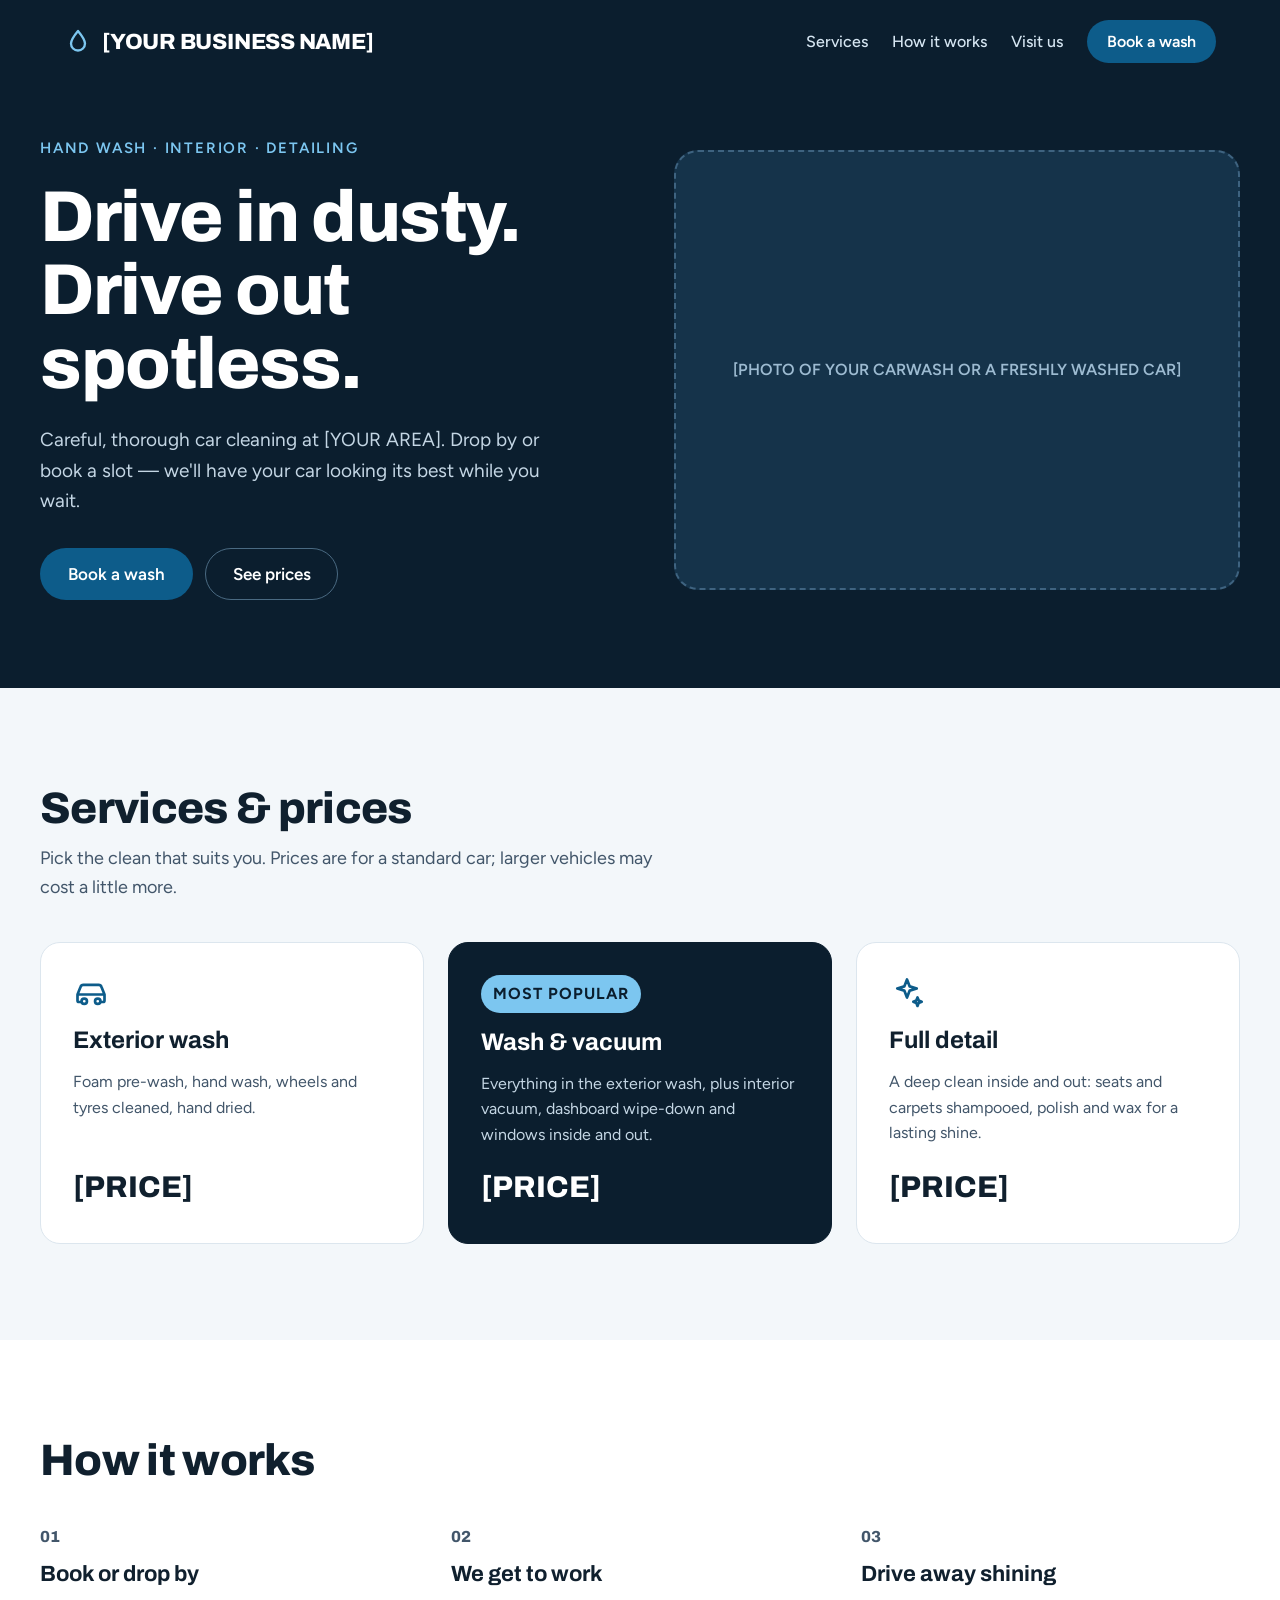
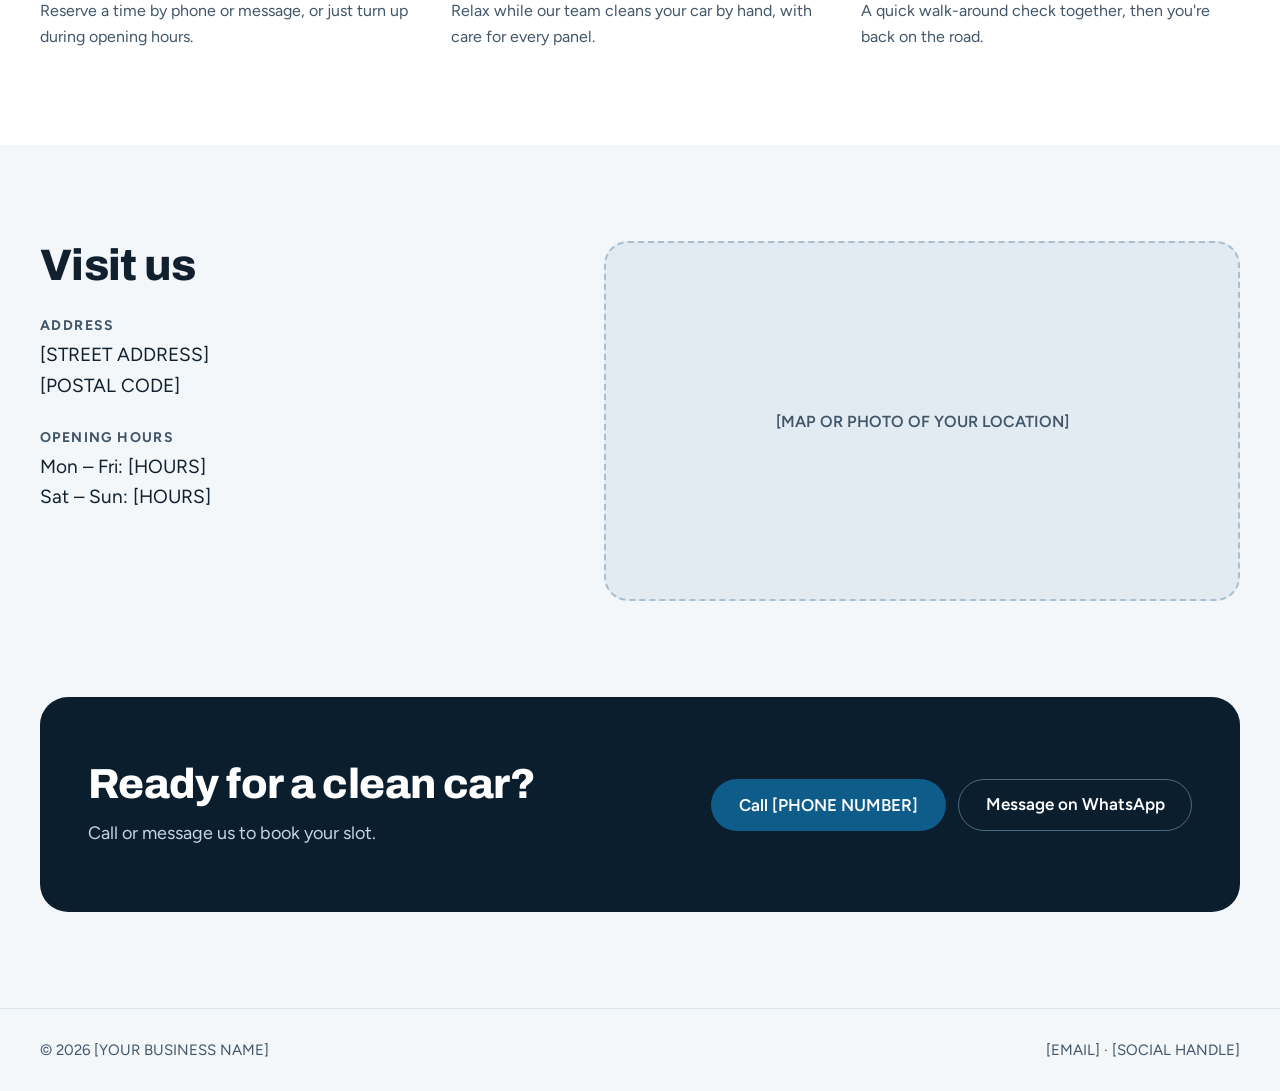
==== index.html @ cb19fe9d "Add files via upload" ====
<!doctype html>
<html lang="en">
<head>
<meta charset="utf-8">
<meta name="viewport" content="width=device-width, initial-scale=1">
<title>[YOUR BUSINESS NAME] — Car Wash &amp; Detailing</title>
<meta name="description" content="Hand car wash, interior cleaning and full detailing at [YOUR AREA]. Book a wash or drop by.">
<link rel="icon" href="data:image/svg+xml,%3Csvg xmlns='http://www.w3.org/2000/svg' viewBox='0 0 24 24' fill='none' stroke='%230D5C8A' stroke-width='2.4' stroke-linecap='round' stroke-linejoin='round'%3E%3Cpath d='M12 2.5c3.5 4.2 6 7.6 6 10.8a6 6 0 0 1-12 0c0-3.2 2.5-6.6 6-10.8z'/%3E%3C/svg%3E">
<link rel="preconnect" href="https://fonts.googleapis.com">
<link rel="preconnect" href="https://fonts.gstatic.com" crossorigin>
<link href="https://fonts.googleapis.com/css2?family=Archivo:wght@500;700;800&family=Figtree:wght@400;500;600;700&display=swap" rel="stylesheet">
<style>
  :root {
    --navy: #0B1E2E;
    --navy-2: #15334A;
    --accent: #0D5C8A;
    --accent-hover: #0A4366;
    --sky: #7CC6F0;
    --ink: #10202E;
    --muted: #42566A;
    --muted-dark: #C4D6E4;
    --line: #DCE6EE;
    --bg: #F3F7FA;
    --white: #FFFFFF;
  }
  * { box-sizing: border-box; }
  html { scroll-behavior: smooth; }
  body {
    margin: 0;
    font-family: 'Figtree', system-ui, sans-serif;
    color: var(--ink);
    background: var(--bg);
    -webkit-font-smoothing: antialiased;
  }
  h1, h2, h3 { font-family: 'Archivo', sans-serif; margin: 0; }
  p { margin: 0; }
  a { color: var(--accent); }
  .wrap { max-width: 1200px; margin: 0 auto; }
  .section { padding: 96px 24px; }
  .section h2 { font-weight: 800; font-size: clamp(32px, 4vw, 44px); letter-spacing: -0.015em; }
  .lead { font-size: 18px; line-height: 1.6; color: var(--muted); }

  /* Buttons */
  .btn {
    display: inline-block; text-decoration: none; font-weight: 600; font-size: 17px;
    padding: 16px 28px; border-radius: 999px; transition: background .15s, border-color .15s;
  }
  .btn-primary { background: var(--accent); color: var(--white); }
  .btn-primary:hover { background: var(--accent-hover); color: var(--white); }
  .btn-ghost { border: 1.5px solid #4A6A82; color: var(--white); padding: 14.5px 26.5px; }
  .btn-ghost:hover { border-color: var(--sky); color: var(--white); }
  .btn-row { display: flex; flex-wrap: wrap; gap: 12px; }

  /* Header */
  .site-header { background: var(--navy); color: var(--white); }
  .site-header .wrap {
    padding: 20px 24px; display: flex; flex-wrap: wrap;
    align-items: center; justify-content: space-between; gap: 16px;
  }
  .brand {
    display: flex; align-items: center; gap: 10px; color: var(--white); text-decoration: none;
    font-family: 'Archivo', sans-serif; font-weight: 800; font-size: 22px; letter-spacing: -0.01em;
  }
  .site-nav { display: flex; flex-wrap: wrap; align-items: center; gap: 24px; font-weight: 500; }
  .site-nav a:not(.btn) { color: #D6E6F2; text-decoration: none; padding: 10px 0; }
  .site-nav a:not(.btn):hover { color: var(--white); }
  .site-nav .btn { padding: 12px 20px; font-size: 16px; }

  /* Hero */
  .hero { background: var(--navy); color: var(--white); padding: 56px 24px 88px; }
  .hero .wrap { display: flex; flex-wrap: wrap; align-items: center; gap: 48px; }
  .hero-text { flex: 1 1 440px; min-width: 0; display: flex; flex-direction: column; gap: 24px; }
  .eyebrow { color: var(--sky); font-weight: 600; font-size: 15px; letter-spacing: .12em; text-transform: uppercase; }
  .hero h1 { font-weight: 800; font-size: clamp(42px, 6vw, 72px); line-height: 1.02; letter-spacing: -0.02em; }
  .hero-sub { font-size: 19px; line-height: 1.6; color: var(--muted-dark); max-width: 520px; }
  .hero .btn-row { margin-top: 8px; }

  .placeholder {
    flex: 1 1 420px; min-width: 0; border-radius: 24px; display: flex; align-items: center;
    justify-content: center; text-align: center; font-weight: 600; padding: 24px;
  }
  .placeholder-dark { height: 440px; background: var(--navy-2); border: 2px dashed #3E6380; color: #9DBBD1; }
  .placeholder-light { height: 360px; background: #E2EBF2; border: 2px dashed #A9BFD0; color: var(--muted); flex-basis: 480px; }
  .media { flex: 1 1 420px; min-width: 0; border-radius: 24px; overflow: hidden; }
  .media img { display: block; width: 100%; height: 100%; object-fit: cover; }

  /* Services */
  .section-head { display: flex; flex-direction: column; gap: 12px; max-width: 640px; margin-bottom: 40px; }
  .cards { display: flex; flex-wrap: wrap; gap: 24px; }
  .card {
    flex: 1 1 300px; min-width: 0; background: var(--white); border: 1px solid var(--line);
    border-radius: 20px; padding: 32px; display: flex; flex-direction: column; gap: 16px;
  }
  .card h3 { font-weight: 700; font-size: 24px; }
  .card p { font-size: 16px; line-height: 1.6; color: var(--muted); }
  .card .price { margin-top: auto; font-family: 'Archivo', sans-serif; font-weight: 800; font-size: 30px; color: var(--ink); }
  .card-featured { background: var(--navy); border-color: var(--navy); color: var(--white); }
  .card-featured p { color: var(--muted-dark); }
  .card-featured .price { color: var(--white); }
  .badge {
    align-self: flex-start; background: var(--sky); color: var(--navy) !important; font-size: 13px;
    font-weight: 700; letter-spacing: .06em; text-transform: uppercase; padding: 6px 12px; border-radius: 999px;
  }

  /* Steps */
  .steps-section { background: var(--white); }
  .steps-section h2 { margin-bottom: 40px; }
  .steps { display: flex; flex-wrap: wrap; gap: 32px; }
  .step { flex: 1 1 260px; min-width: 0; display: flex; flex-direction: column; gap: 12px; }
  .step-num { font-family: 'Archivo', sans-serif; font-weight: 800; font-size: 48px; color: var(--accent); line-height: 1; }
  .step h3 { font-weight: 700; font-size: 22px; }
  .step p { font-size: 16px; line-height: 1.6; color: var(--muted); }

  /* Visit */
  .visit .wrap { display: flex; flex-wrap: wrap; gap: 48px; }
  .visit-info { flex: 1 1 360px; min-width: 0; display: flex; flex-direction: column; gap: 28px; }
  .info-block { display: flex; flex-direction: column; gap: 6px; }
  .info-block h3 {
    font-family: 'Figtree', sans-serif; font-size: 14px; font-weight: 700;
    letter-spacing: .1em; text-transform: uppercase; color: var(--muted);
  }
  .info-block p { font-size: 19px; line-height: 1.6; }

  /* Booking CTA */
  .book { padding: 0 24px 96px; }
  .book-box {
    background: var(--navy); color: var(--white); border-radius: 28px; padding: 64px 48px;
    display: flex; flex-wrap: wrap; align-items: center; justify-content: space-between; gap: 32px;
  }
  .book-text { flex: 1 1 420px; min-width: 0; display: flex; flex-direction: column; gap: 12px; }
  .book-text h2 { font-weight: 800; font-size: clamp(30px, 4vw, 42px); letter-spacing: -0.015em; }
  .book-text p { font-size: 18px; line-height: 1.6; color: var(--muted-dark); }

  /* Footer */
  .site-footer { border-top: 1px solid var(--line); padding: 32px 24px; }
  .site-footer .wrap { display: flex; flex-wrap: wrap; justify-content: space-between; gap: 16px; font-size: 15px; color: var(--muted); }

  @media (max-width: 640px) {
    .section { padding: 64px 20px; }
    .hero { padding: 32px 20px 64px; }
    .placeholder-dark { height: 280px; }
    .placeholder-light { height: 240px; }
    .book { padding: 0 20px 64px; }
    .book-box { padding: 40px 24px; }
    .site-nav { gap: 16px; }
  }
</style>
</head>
<body>

<header class="site-header">
  <div class="wrap">
    <a class="brand" href="#top">
      <svg width="28" height="28" viewBox="0 0 24 24" fill="none" stroke="#7CC6F0" stroke-width="2" stroke-linecap="round" stroke-linejoin="round" aria-hidden="true"><path d="M12 2.5c3.5 4.2 6 7.6 6 10.8a6 6 0 0 1-12 0c0-3.2 2.5-6.6 6-10.8z"/></svg>
      <span>[YOUR BUSINESS NAME]</span>
    </a>
    <nav class="site-nav" aria-label="Main">
      <a href="#services">Services</a>
      <a href="#how">How it works</a>
      <a href="#visit">Visit us</a>
      <a class="btn btn-primary" href="#book">Book a wash</a>
    </nav>
  </div>
</header>

<main>
  <section class="hero" id="top">
    <div class="wrap">
      <div class="hero-text">
        <p class="eyebrow">Hand wash · Interior · Detailing</p>
        <h1>Drive in dusty.<br>Drive out spotless.</h1>
        <p class="hero-sub">Careful, thorough car cleaning at [YOUR AREA]. Drop by or book a slot — we'll have your car looking its best while you wait.</p>
        <div class="btn-row">
          <a class="btn btn-primary" href="#book">Book a wash</a>
          <a class="btn btn-ghost" href="#services">See prices</a>
        </div>
      </div>
      <!-- Replace this placeholder with your photo:
           <div class="media"><img src="images/hero.jpg" alt="A freshly washed car at [YOUR BUSINESS NAME]"></div> -->
      <div class="placeholder placeholder-dark">[PHOTO OF YOUR CARWASH OR A FRESHLY WASHED CAR]</div>
    </div>
  </section>

  <section class="section" id="services">
    <div class="wrap">
      <div class="section-head">
        <h2>Services &amp; prices</h2>
        <p class="lead">Pick the clean that suits you. Prices are for a standard car; larger vehicles may cost a little more.</p>
      </div>
      <div class="cards">
        <article class="card">
          <svg width="36" height="36" viewBox="0 0 24 24" fill="none" stroke="#0D5C8A" stroke-width="1.8" stroke-linecap="round" stroke-linejoin="round" aria-hidden="true"><path d="M3 13l2-5a2 2 0 0 1 1.9-1.4h10.2A2 2 0 0 1 19 8l2 5v4a1 1 0 0 1-1 1h-1.5M3 13v4a1 1 0 0 0 1 1h1.5M3 13h18"/><circle cx="7.5" cy="17.5" r="1.8"/><circle cx="16.5" cy="17.5" r="1.8"/></svg>
          <h3>Exterior wash</h3>
          <p>Foam pre-wash, hand wash, wheels and tyres cleaned, hand dried.</p>
          <p class="price">[PRICE]</p>
        </article>
        <article class="card card-featured">
          <p class="badge">Most popular</p>
          <h3>Wash &amp; vacuum</h3>
          <p>Everything in the exterior wash, plus interior vacuum, dashboard wipe-down and windows inside and out.</p>
          <p class="price">[PRICE]</p>
        </article>
        <article class="card">
          <svg width="36" height="36" viewBox="0 0 24 24" fill="none" stroke="#0D5C8A" stroke-width="1.8" stroke-linecap="round" stroke-linejoin="round" aria-hidden="true"><path d="M12 3l1.8 4.6L18.5 9l-4.7 1.4L12 15l-1.8-4.6L5.5 9l4.7-1.4z"/><path d="M19 15l.8 2 2 .8-2 .8-.8 2-.8-2-2-.8 2-.8z"/></svg>
          <h3>Full detail</h3>
          <p>A deep clean inside and out: seats and carpets shampooed, polish and wax for a lasting shine.</p>
          <p class="price">[PRICE]</p>
        </article>
      </div>
    </div>
  </section>

  <section class="section steps-section" id="how">
    <div class="wrap">
      <h2>How it works</h2>
      <div class="steps">
        <div class="step">
          <p class="step-num">01</p>
          <h3>Book or drop by</h3>
          <p>Reserve a time by phone or message, or just turn up during opening hours.</p>
        </div>
        <div class="step">
          <p class="step-num">02</p>
          <h3>We get to work</h3>
          <p>Relax while our team cleans your car by hand, with care for every panel.</p>
        </div>
        <div class="step">
          <p class="step-num">03</p>
          <h3>Drive away shining</h3>
          <p>A quick walk-around check together, then you're back on the road.</p>
        </div>
      </div>
    </div>
  </section>

  <section class="section visit" id="visit">
    <div class="wrap">
      <div class="visit-info">
        <h2>Visit us</h2>
        <div class="info-block">
          <h3>Address</h3>
          <p>[STREET ADDRESS]<br>[POSTAL CODE]</p>
        </div>
        <div class="info-block">
          <h3>Opening hours</h3>
          <p>Mon – Fri: [HOURS]<br>Sat – Sun: [HOURS]</p>
        </div>
      </div>
      <!-- Replace with a Google Maps embed (Share › Embed a map) or a photo. -->
      <div class="placeholder placeholder-light">[MAP OR PHOTO OF YOUR LOCATION]</div>
    </div>
  </section>

  <section class="book" id="book">
    <div class="wrap book-box">
      <div class="book-text">
        <h2>Ready for a clean car?</h2>
        <p>Call or message us to book your slot.</p>
      </div>
      <div class="btn-row">
        <!-- Put your number in both links, digits only with country code for WhatsApp, e.g. 6591234567 -->
        <a class="btn btn-primary" href="tel:+[PHONE]">Call [PHONE NUMBER]</a>
        <a class="btn btn-ghost" href="https://wa.me/[NUMBER]">Message on WhatsApp</a>
      </div>
    </div>
  </section>
</main>

<footer class="site-footer">
  <div class="wrap">
    <p>© <span id="year">2026</span> [YOUR BUSINESS NAME]</p>
    <p>[EMAIL] · [SOCIAL HANDLE]</p>
  </div>
</footer>

<script>document.getElementById('year').textContent = new Date().getFullYear();</script>
</body>
</html>
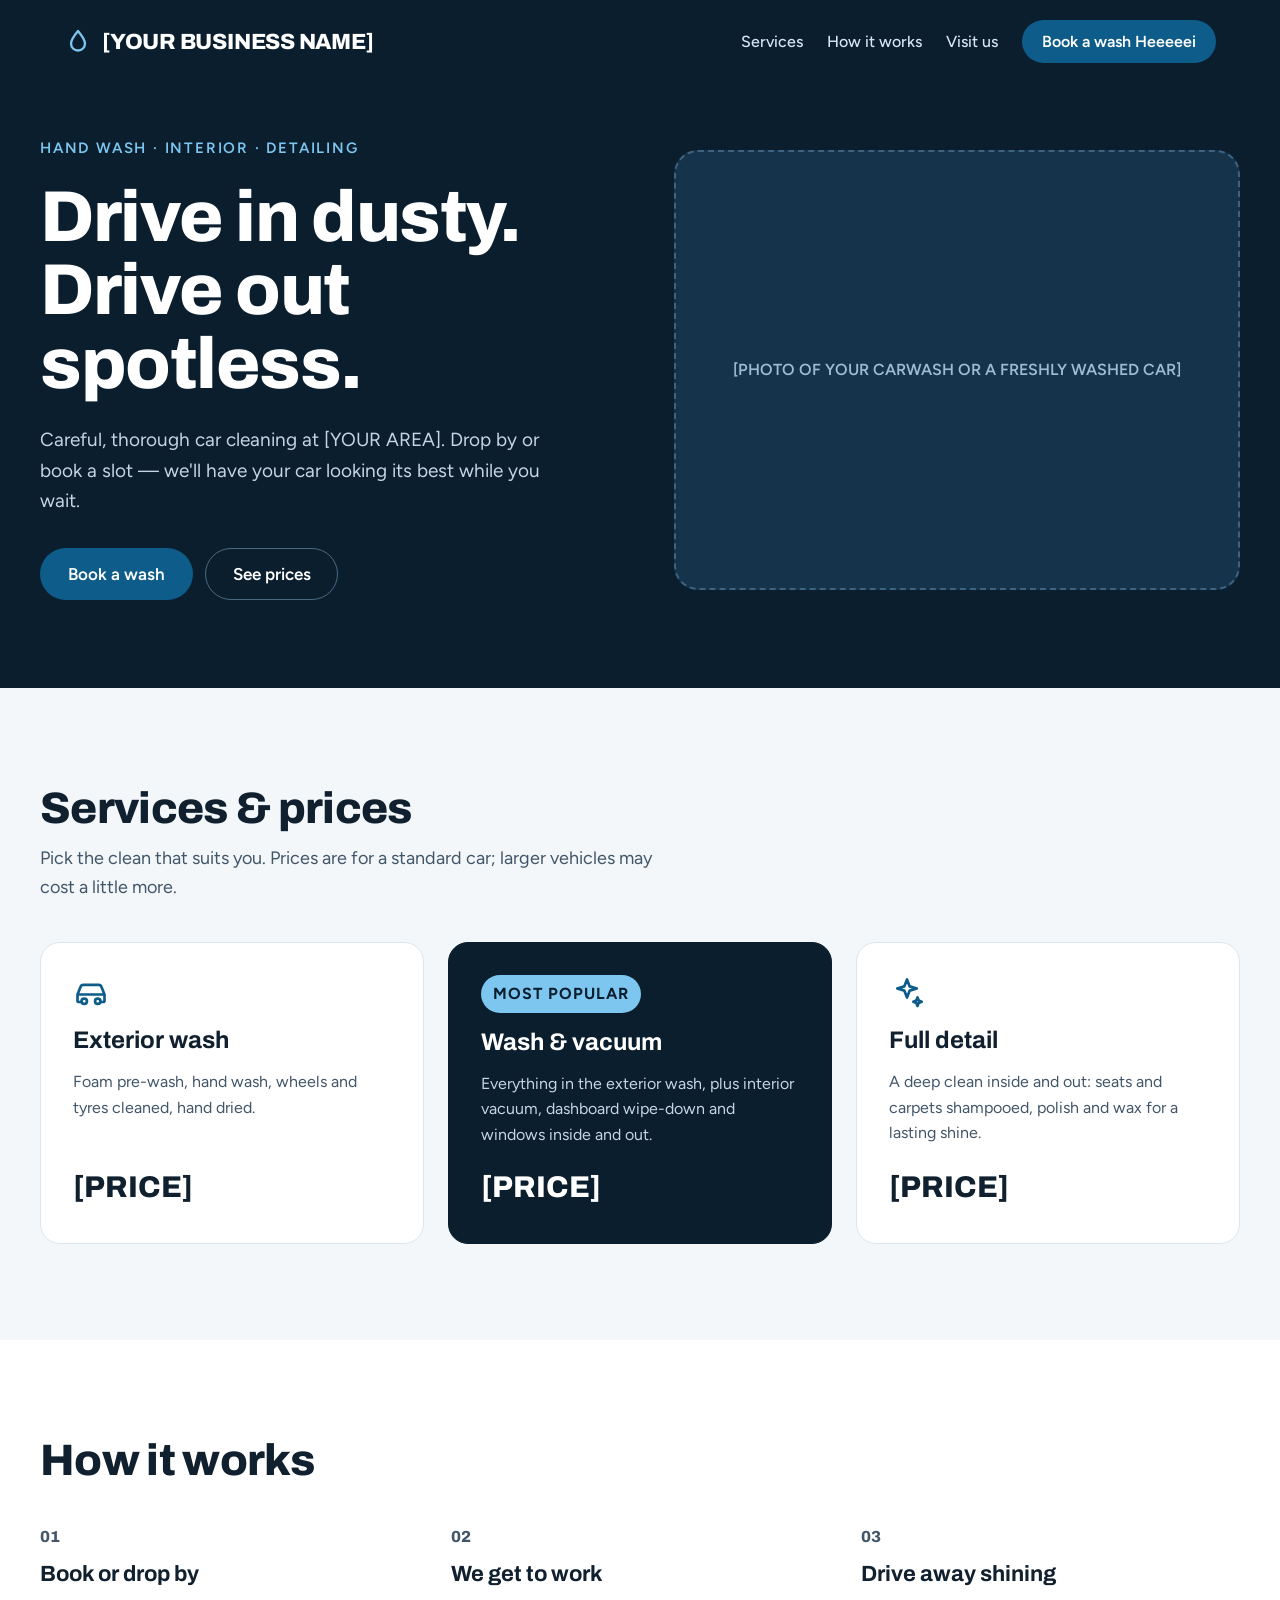
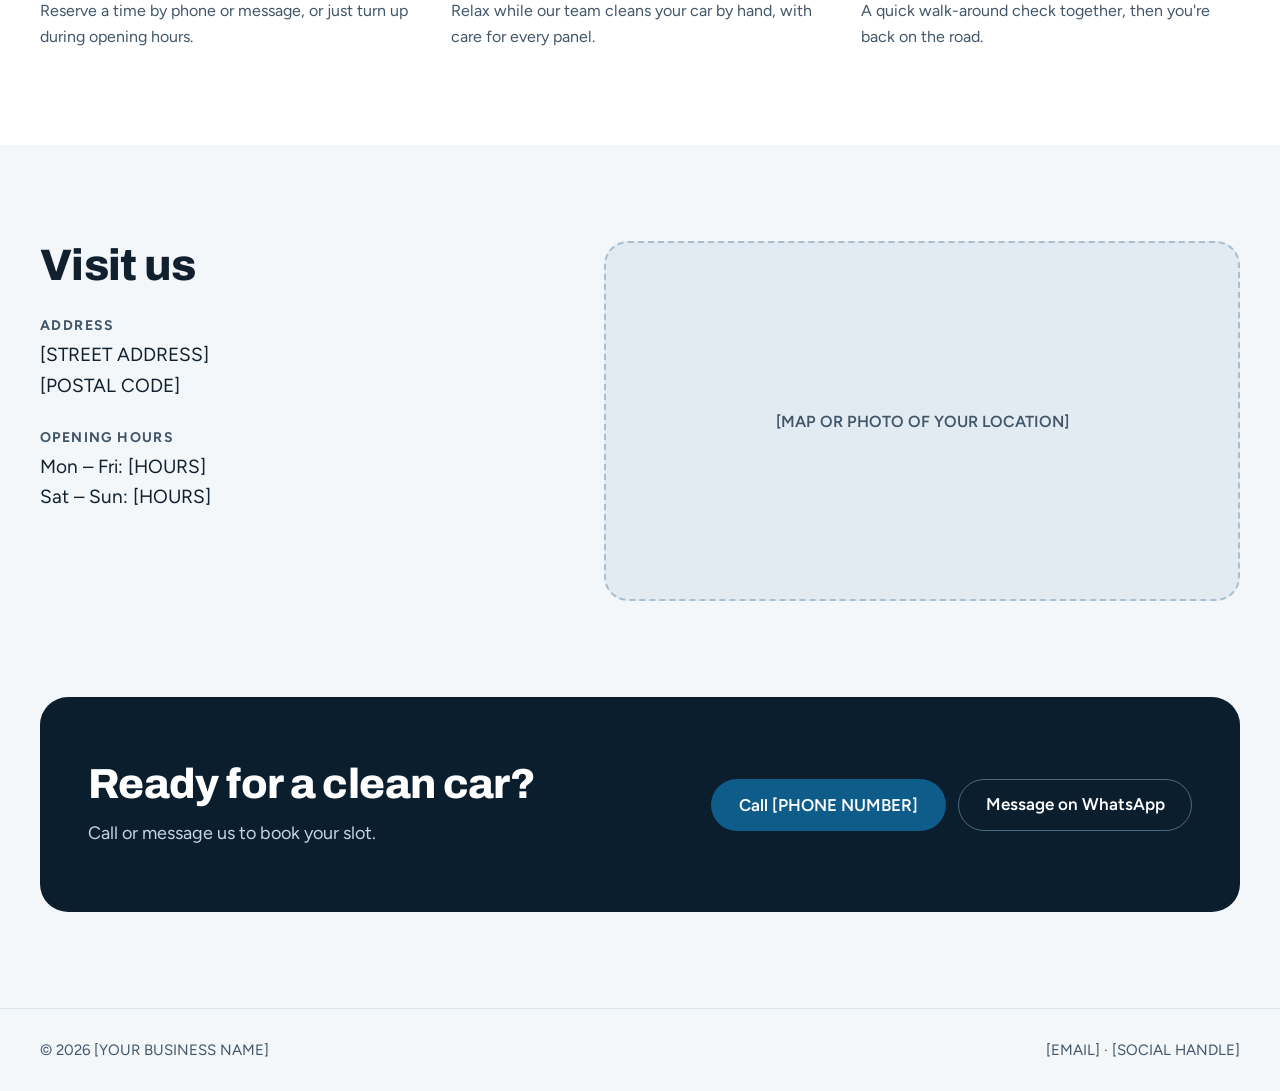
==== commit d961d379: "Update index.html" ====
--- a/index.html
+++ b/index.html
@@ -158,7 +158,7 @@
       <a href="#services">Services</a>
       <a href="#how">How it works</a>
       <a href="#visit">Visit us</a>
-      <a class="btn btn-primary" href="#book">Book a wash</a>
+      <a class="btn btn-primary" href="#book">Book a wash Heeeeei</a>
     </nav>
   </div>
 </header>
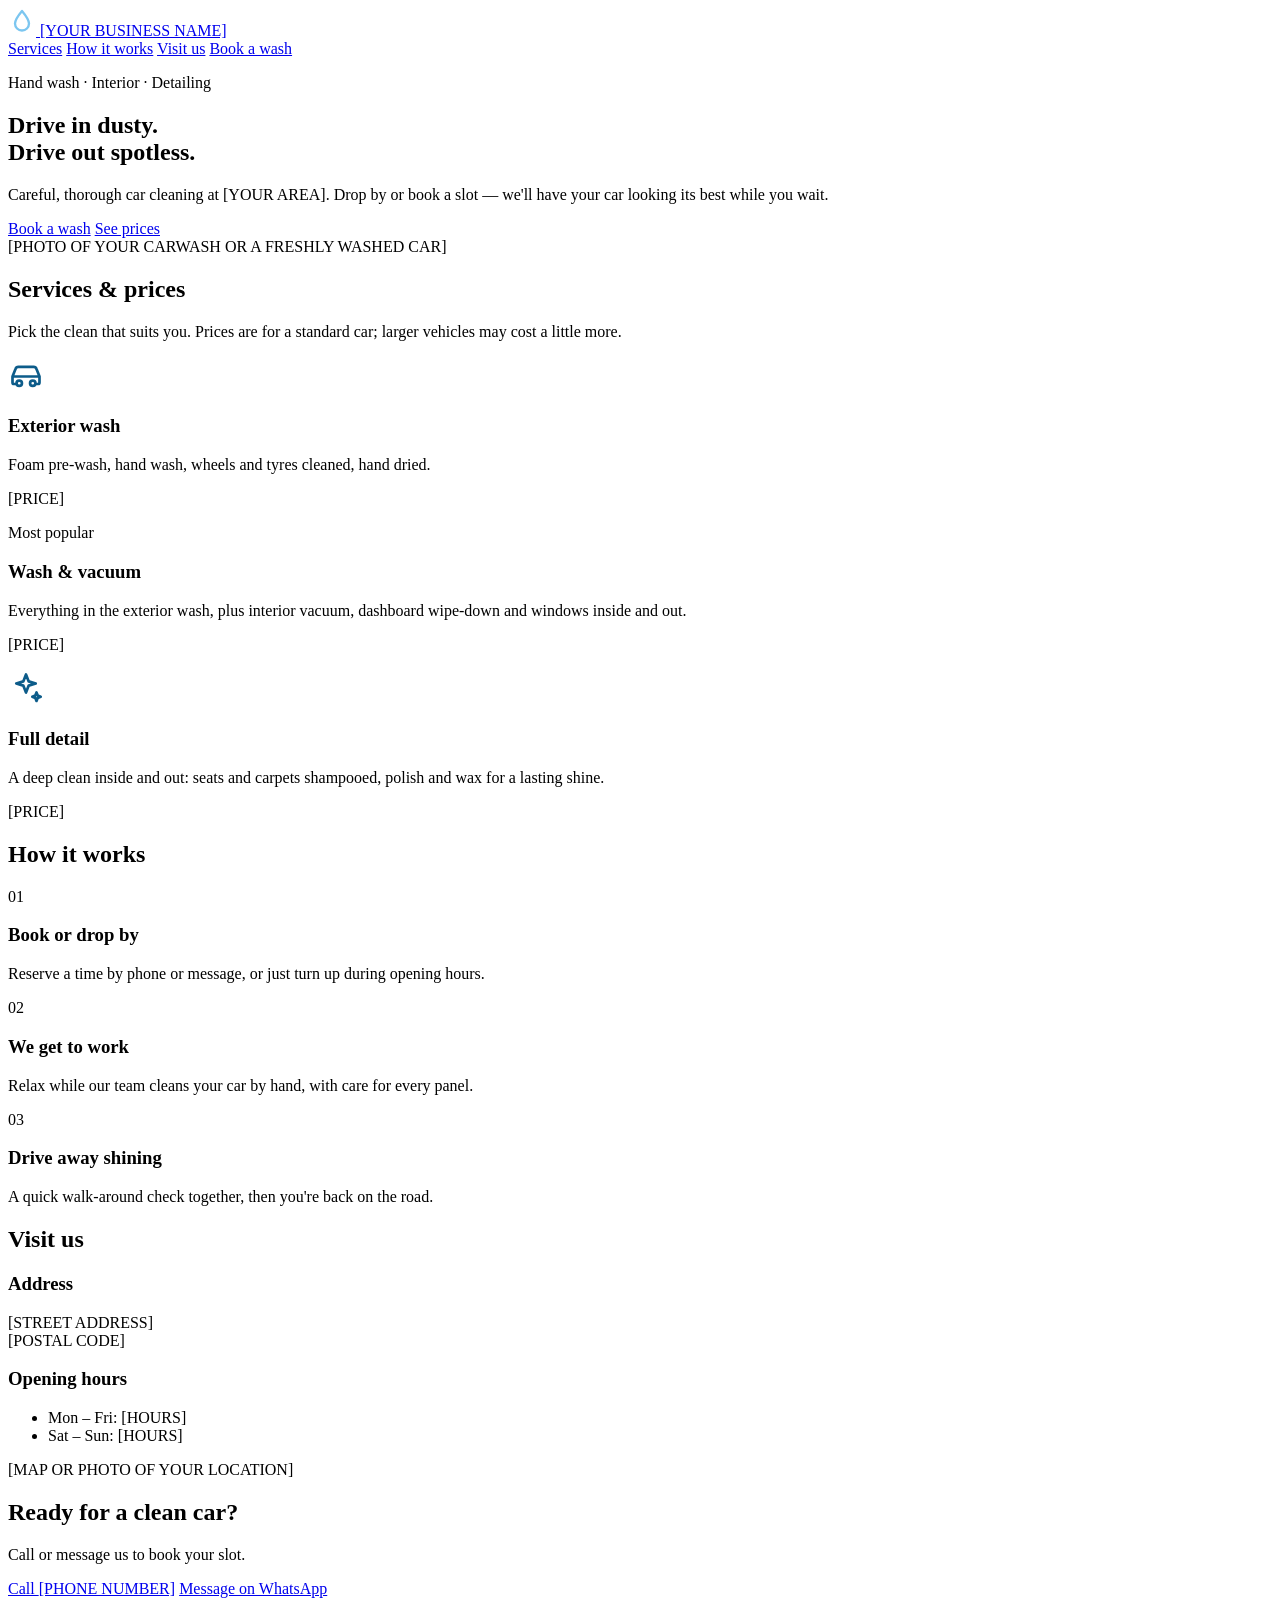
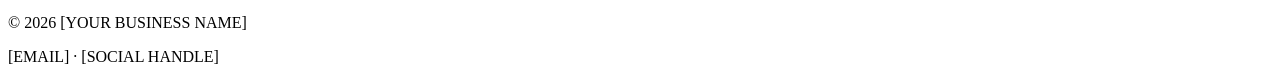
==== commit 481be24e: "Add files via upload" ====
--- a/index.html
+++ b/index.html
@@ -4,147 +4,13 @@
 <meta charset="utf-8">
 <meta name="viewport" content="width=device-width, initial-scale=1">
 <title>[YOUR BUSINESS NAME] — Car Wash &amp; Detailing</title>
-<meta name="description" content="Hand car wash, interior cleaning and full detailing at [YOUR AREA]. Book a wash or drop by.">
+<meta name="description" content="Hand car wash, interior cleaning and full detailing. Book a wash or drop by.">
 <link rel="icon" href="data:image/svg+xml,%3Csvg xmlns='http://www.w3.org/2000/svg' viewBox='0 0 24 24' fill='none' stroke='%230D5C8A' stroke-width='2.4' stroke-linecap='round' stroke-linejoin='round'%3E%3Cpath d='M12 2.5c3.5 4.2 6 7.6 6 10.8a6 6 0 0 1-12 0c0-3.2 2.5-6.6 6-10.8z'/%3E%3C/svg%3E">
 <link rel="preconnect" href="https://fonts.googleapis.com">
 <link rel="preconnect" href="https://fonts.gstatic.com" crossorigin>
 <link href="https://fonts.googleapis.com/css2?family=Archivo:wght@500;700;800&family=Figtree:wght@400;500;600;700&display=swap" rel="stylesheet">
-<style>
-  :root {
-    --navy: #0B1E2E;
-    --navy-2: #15334A;
-    --accent: #0D5C8A;
-    --accent-hover: #0A4366;
-    --sky: #7CC6F0;
-    --ink: #10202E;
-    --muted: #42566A;
-    --muted-dark: #C4D6E4;
-    --line: #DCE6EE;
-    --bg: #F3F7FA;
-    --white: #FFFFFF;
-  }
-  * { box-sizing: border-box; }
-  html { scroll-behavior: smooth; }
-  body {
-    margin: 0;
-    font-family: 'Figtree', system-ui, sans-serif;
-    color: var(--ink);
-    background: var(--bg);
-    -webkit-font-smoothing: antialiased;
-  }
-  h1, h2, h3 { font-family: 'Archivo', sans-serif; margin: 0; }
-  p { margin: 0; }
-  a { color: var(--accent); }
-  .wrap { max-width: 1200px; margin: 0 auto; }
-  .section { padding: 96px 24px; }
-  .section h2 { font-weight: 800; font-size: clamp(32px, 4vw, 44px); letter-spacing: -0.015em; }
-  .lead { font-size: 18px; line-height: 1.6; color: var(--muted); }
-
-  /* Buttons */
-  .btn {
-    display: inline-block; text-decoration: none; font-weight: 600; font-size: 17px;
-    padding: 16px 28px; border-radius: 999px; transition: background .15s, border-color .15s;
-  }
-  .btn-primary { background: var(--accent); color: var(--white); }
-  .btn-primary:hover { background: var(--accent-hover); color: var(--white); }
-  .btn-ghost { border: 1.5px solid #4A6A82; color: var(--white); padding: 14.5px 26.5px; }
-  .btn-ghost:hover { border-color: var(--sky); color: var(--white); }
-  .btn-row { display: flex; flex-wrap: wrap; gap: 12px; }
-
-  /* Header */
-  .site-header { background: var(--navy); color: var(--white); }
-  .site-header .wrap {
-    padding: 20px 24px; display: flex; flex-wrap: wrap;
-    align-items: center; justify-content: space-between; gap: 16px;
-  }
-  .brand {
-    display: flex; align-items: center; gap: 10px; color: var(--white); text-decoration: none;
-    font-family: 'Archivo', sans-serif; font-weight: 800; font-size: 22px; letter-spacing: -0.01em;
-  }
-  .site-nav { display: flex; flex-wrap: wrap; align-items: center; gap: 24px; font-weight: 500; }
-  .site-nav a:not(.btn) { color: #D6E6F2; text-decoration: none; padding: 10px 0; }
-  .site-nav a:not(.btn):hover { color: var(--white); }
-  .site-nav .btn { padding: 12px 20px; font-size: 16px; }
-
-  /* Hero */
-  .hero { background: var(--navy); color: var(--white); padding: 56px 24px 88px; }
-  .hero .wrap { display: flex; flex-wrap: wrap; align-items: center; gap: 48px; }
-  .hero-text { flex: 1 1 440px; min-width: 0; display: flex; flex-direction: column; gap: 24px; }
-  .eyebrow { color: var(--sky); font-weight: 600; font-size: 15px; letter-spacing: .12em; text-transform: uppercase; }
-  .hero h1 { font-weight: 800; font-size: clamp(42px, 6vw, 72px); line-height: 1.02; letter-spacing: -0.02em; }
-  .hero-sub { font-size: 19px; line-height: 1.6; color: var(--muted-dark); max-width: 520px; }
-  .hero .btn-row { margin-top: 8px; }
-
-  .placeholder {
-    flex: 1 1 420px; min-width: 0; border-radius: 24px; display: flex; align-items: center;
-    justify-content: center; text-align: center; font-weight: 600; padding: 24px;
-  }
-  .placeholder-dark { height: 440px; background: var(--navy-2); border: 2px dashed #3E6380; color: #9DBBD1; }
-  .placeholder-light { height: 360px; background: #E2EBF2; border: 2px dashed #A9BFD0; color: var(--muted); flex-basis: 480px; }
-  .media { flex: 1 1 420px; min-width: 0; border-radius: 24px; overflow: hidden; }
-  .media img { display: block; width: 100%; height: 100%; object-fit: cover; }
-
-  /* Services */
-  .section-head { display: flex; flex-direction: column; gap: 12px; max-width: 640px; margin-bottom: 40px; }
-  .cards { display: flex; flex-wrap: wrap; gap: 24px; }
-  .card {
-    flex: 1 1 300px; min-width: 0; background: var(--white); border: 1px solid var(--line);
-    border-radius: 20px; padding: 32px; display: flex; flex-direction: column; gap: 16px;
-  }
-  .card h3 { font-weight: 700; font-size: 24px; }
-  .card p { font-size: 16px; line-height: 1.6; color: var(--muted); }
-  .card .price { margin-top: auto; font-family: 'Archivo', sans-serif; font-weight: 800; font-size: 30px; color: var(--ink); }
-  .card-featured { background: var(--navy); border-color: var(--navy); color: var(--white); }
-  .card-featured p { color: var(--muted-dark); }
-  .card-featured .price { color: var(--white); }
-  .badge {
-    align-self: flex-start; background: var(--sky); color: var(--navy) !important; font-size: 13px;
-    font-weight: 700; letter-spacing: .06em; text-transform: uppercase; padding: 6px 12px; border-radius: 999px;
-  }
-
-  /* Steps */
-  .steps-section { background: var(--white); }
-  .steps-section h2 { margin-bottom: 40px; }
-  .steps { display: flex; flex-wrap: wrap; gap: 32px; }
-  .step { flex: 1 1 260px; min-width: 0; display: flex; flex-direction: column; gap: 12px; }
-  .step-num { font-family: 'Archivo', sans-serif; font-weight: 800; font-size: 48px; color: var(--accent); line-height: 1; }
-  .step h3 { font-weight: 700; font-size: 22px; }
-  .step p { font-size: 16px; line-height: 1.6; color: var(--muted); }
-
-  /* Visit */
-  .visit .wrap { display: flex; flex-wrap: wrap; gap: 48px; }
-  .visit-info { flex: 1 1 360px; min-width: 0; display: flex; flex-direction: column; gap: 28px; }
-  .info-block { display: flex; flex-direction: column; gap: 6px; }
-  .info-block h3 {
-    font-family: 'Figtree', sans-serif; font-size: 14px; font-weight: 700;
-    letter-spacing: .1em; text-transform: uppercase; color: var(--muted);
-  }
-  .info-block p { font-size: 19px; line-height: 1.6; }
-
-  /* Booking CTA */
-  .book { padding: 0 24px 96px; }
-  .book-box {
-    background: var(--navy); color: var(--white); border-radius: 28px; padding: 64px 48px;
-    display: flex; flex-wrap: wrap; align-items: center; justify-content: space-between; gap: 32px;
-  }
-  .book-text { flex: 1 1 420px; min-width: 0; display: flex; flex-direction: column; gap: 12px; }
-  .book-text h2 { font-weight: 800; font-size: clamp(30px, 4vw, 42px); letter-spacing: -0.015em; }
-  .book-text p { font-size: 18px; line-height: 1.6; color: var(--muted-dark); }
-
-  /* Footer */
-  .site-footer { border-top: 1px solid var(--line); padding: 32px 24px; }
-  .site-footer .wrap { display: flex; flex-wrap: wrap; justify-content: space-between; gap: 16px; font-size: 15px; color: var(--muted); }
-
-  @media (max-width: 640px) {
-    .section { padding: 64px 20px; }
-    .hero { padding: 32px 20px 64px; }
-    .placeholder-dark { height: 280px; }
-    .placeholder-light { height: 240px; }
-    .book { padding: 0 20px 64px; }
-    .book-box { padding: 40px 24px; }
-    .site-nav { gap: 16px; }
-  }
-</style>
+<link rel="stylesheet" href="styles.css">
+<script src="main.js" defer></script>
 </head>
 <body>
 
@@ -152,13 +18,13 @@
   <div class="wrap">
     <a class="brand" href="#top">
       <svg width="28" height="28" viewBox="0 0 24 24" fill="none" stroke="#7CC6F0" stroke-width="2" stroke-linecap="round" stroke-linejoin="round" aria-hidden="true"><path d="M12 2.5c3.5 4.2 6 7.6 6 10.8a6 6 0 0 1-12 0c0-3.2 2.5-6.6 6-10.8z"/></svg>
-      <span>[YOUR BUSINESS NAME]</span>
+      <span data-field="business.name">[YOUR BUSINESS NAME]</span>
     </a>
     <nav class="site-nav" aria-label="Main">
       <a href="#services">Services</a>
       <a href="#how">How it works</a>
       <a href="#visit">Visit us</a>
-      <a class="btn btn-primary" href="#book">Book a wash Heeeeei</a>
+      <a class="btn btn-primary" href="#book">Book a wash</a>
     </nav>
   </div>
 </header>
@@ -167,16 +33,16 @@
   <section class="hero" id="top">
     <div class="wrap">
       <div class="hero-text">
-        <p class="eyebrow">Hand wash · Interior · Detailing</p>
+        <p class="eyebrow" data-field="business.tagline">Hand wash · Interior · Detailing</p>
         <h1>Drive in dusty.<br>Drive out spotless.</h1>
-        <p class="hero-sub">Careful, thorough car cleaning at [YOUR AREA]. Drop by or book a slot — we'll have your car looking its best while you wait.</p>
+        <p class="hero-sub">Careful, thorough car cleaning at <span data-field="business.area">[YOUR AREA]</span>. Drop by or book a slot — we'll have your car looking its best while you wait.</p>
         <div class="btn-row">
           <a class="btn btn-primary" href="#book">Book a wash</a>
           <a class="btn btn-ghost" href="#services">See prices</a>
         </div>
       </div>
       <!-- Replace this placeholder with your photo:
-           <div class="media"><img src="images/hero.jpg" alt="A freshly washed car at [YOUR BUSINESS NAME]"></div> -->
+           <div class="media"><img src="images/hero.jpg" alt="A freshly washed car"></div> -->
       <div class="placeholder placeholder-dark">[PHOTO OF YOUR CARWASH OR A FRESHLY WASHED CAR]</div>
     </div>
   </section>
@@ -187,9 +53,9 @@
         <h2>Services &amp; prices</h2>
         <p class="lead">Pick the clean that suits you. Prices are for a standard car; larger vehicles may cost a little more.</p>
       </div>
-      <div class="cards">
+      <!-- These cards are rebuilt from "services" in content.json -->
+      <div class="cards" id="services-list">
         <article class="card">
-          <svg width="36" height="36" viewBox="0 0 24 24" fill="none" stroke="#0D5C8A" stroke-width="1.8" stroke-linecap="round" stroke-linejoin="round" aria-hidden="true"><path d="M3 13l2-5a2 2 0 0 1 1.9-1.4h10.2A2 2 0 0 1 19 8l2 5v4a1 1 0 0 1-1 1h-1.5M3 13v4a1 1 0 0 0 1 1h1.5M3 13h18"/><circle cx="7.5" cy="17.5" r="1.8"/><circle cx="16.5" cy="17.5" r="1.8"/></svg>
           <h3>Exterior wash</h3>
           <p>Foam pre-wash, hand wash, wheels and tyres cleaned, hand dried.</p>
           <p class="price">[PRICE]</p>
@@ -201,7 +67,6 @@
           <p class="price">[PRICE]</p>
         </article>
         <article class="card">
-          <svg width="36" height="36" viewBox="0 0 24 24" fill="none" stroke="#0D5C8A" stroke-width="1.8" stroke-linecap="round" stroke-linejoin="round" aria-hidden="true"><path d="M12 3l1.8 4.6L18.5 9l-4.7 1.4L12 15l-1.8-4.6L5.5 9l4.7-1.4z"/><path d="M19 15l.8 2 2 .8-2 .8-.8 2-.8-2-2-.8 2-.8z"/></svg>
           <h3>Full detail</h3>
           <p>A deep clean inside and out: seats and carpets shampooed, polish and wax for a lasting shine.</p>
           <p class="price">[PRICE]</p>
@@ -239,11 +104,14 @@
         <h2>Visit us</h2>
         <div class="info-block">
           <h3>Address</h3>
-          <p>[STREET ADDRESS]<br>[POSTAL CODE]</p>
+          <p><span data-field="address.line1">[STREET ADDRESS]</span><br><span data-field="address.line2">[POSTAL CODE]</span></p>
         </div>
         <div class="info-block">
           <h3>Opening hours</h3>
-          <p>Mon – Fri: [HOURS]<br>Sat – Sun: [HOURS]</p>
+          <ul class="hours-list" id="hours-list">
+            <li><span>Mon – Fri: </span>[HOURS]</li>
+            <li><span>Sat – Sun: </span>[HOURS]</li>
+          </ul>
         </div>
       </div>
       <!-- Replace with a Google Maps embed (Share › Embed a map) or a photo. -->
@@ -258,9 +126,8 @@
         <p>Call or message us to book your slot.</p>
       </div>
       <div class="btn-row">
-        <!-- Put your number in both links, digits only with country code for WhatsApp, e.g. 6591234567 -->
-        <a class="btn btn-primary" href="tel:+[PHONE]">Call [PHONE NUMBER]</a>
-        <a class="btn btn-ghost" href="https://wa.me/[NUMBER]">Message on WhatsApp</a>
+        <a class="btn btn-primary" id="call-link" href="#book">Call <span data-field="contact.phone">[PHONE NUMBER]</span></a>
+        <a class="btn btn-ghost" id="whatsapp-link" href="#book">Message on WhatsApp</a>
       </div>
     </div>
   </section>
@@ -268,11 +135,10 @@
 
 <footer class="site-footer">
   <div class="wrap">
-    <p>© <span id="year">2026</span> [YOUR BUSINESS NAME]</p>
-    <p>[EMAIL] · [SOCIAL HANDLE]</p>
+    <p>© <span id="year">2026</span> <span data-field="business.name">[YOUR BUSINESS NAME]</span></p>
+    <p><span data-field="contact.email">[EMAIL]</span> · <span data-field="contact.social">[SOCIAL HANDLE]</span></p>
   </div>
 </footer>
 
-<script>document.getElementById('year').textContent = new Date().getFullYear();</script>
 </body>
 </html>
